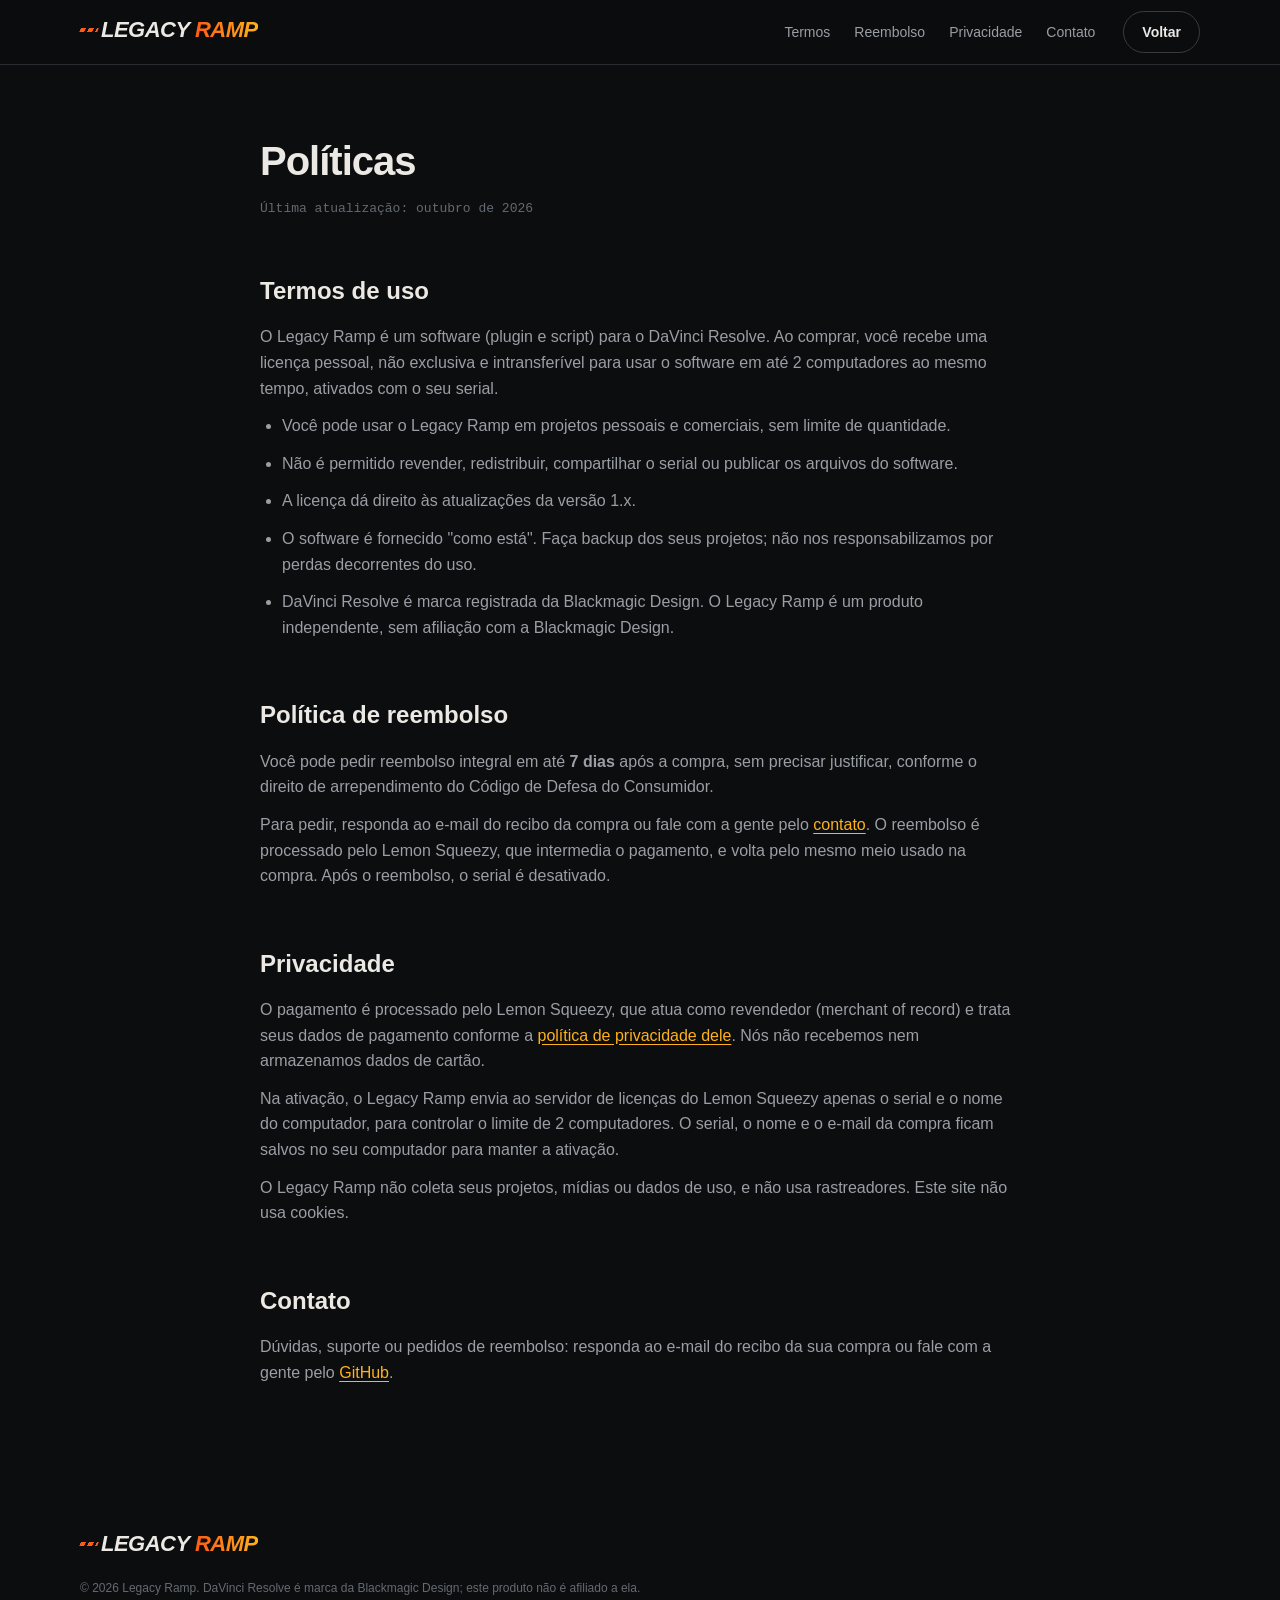
==== politicas.html @ 6aaabbdf "Landing page do Legacy Ramp Co-Authored-By: Claude Opus 5.5 <noreply@anthropic.com>" ====
<!doctype html>
<html lang="pt-BR">
<head>
<meta charset="utf-8">
<meta name="viewport" content="width=device-width, initial-scale=1">
<title>Políticas — Legacy Ramp</title>
<meta name="description" content="Termos de uso, política de reembolso, privacidade e contato do Legacy Ramp.">
<link rel="icon" href="data:image/svg+xml,%3Csvg xmlns='http://www.w3.org/2000/svg' viewBox='0 0 32 32'%3E%3Crect width='32' height='32' rx='7' fill='%230c0d0f'/%3E%3Cpath d='M5 24c8 0 7-16 13-16s5 9 9 9' fill='none' stroke='%23ff5b14' stroke-width='3.5' stroke-linecap='round'/%3E%3C/svg%3E">
<link rel="stylesheet" href="style.css">
</head>
<body>
<header class="top">
  <div class="wrap bar">
    <a class="mark" href="index.html"><b><i></i>LEGACY <u>RAMP</u></b></a>
    <nav>
      <a href="#termos">Termos</a>
      <a href="#reembolso">Reembolso</a>
      <a href="#privacidade">Privacidade</a>
      <a href="#contato">Contato</a>
    </nav>
    <a class="btn sm ghost" href="index.html">Voltar</a>
  </div>
</header>

<main class="doc">
  <div class="wrap narrow">
    <h1>Políticas</h1>
    <p class="upd">Última atualização: outubro de 2026</p>

    <h2 id="termos">Termos de uso</h2>
    <p>O Legacy Ramp é um software (plugin e script) para o DaVinci Resolve. Ao comprar, você recebe uma licença pessoal, não exclusiva e intransferível para usar o software em até 2 computadores ao mesmo tempo, ativados com o seu serial.</p>
    <ul>
      <li>Você pode usar o Legacy Ramp em projetos pessoais e comerciais, sem limite de quantidade.</li>
      <li>Não é permitido revender, redistribuir, compartilhar o serial ou publicar os arquivos do software.</li>
      <li>A licença dá direito às atualizações da versão 1.x.</li>
      <li>O software é fornecido "como está". Faça backup dos seus projetos; não nos responsabilizamos por perdas decorrentes do uso.</li>
      <li>DaVinci Resolve é marca registrada da Blackmagic Design. O Legacy Ramp é um produto independente, sem afiliação com a Blackmagic Design.</li>
    </ul>

    <h2 id="reembolso">Política de reembolso</h2>
    <p>Você pode pedir reembolso integral em até <b>7 dias</b> após a compra, sem precisar justificar, conforme o direito de arrependimento do Código de Defesa do Consumidor.</p>
    <p>Para pedir, responda ao e-mail do recibo da compra ou fale com a gente pelo <a href="#contato">contato</a>. O reembolso é processado pelo Lemon Squeezy, que intermedia o pagamento, e volta pelo mesmo meio usado na compra. Após o reembolso, o serial é desativado.</p>

    <h2 id="privacidade">Privacidade</h2>
    <p>O pagamento é processado pelo Lemon Squeezy, que atua como revendedor (merchant of record) e trata seus dados de pagamento conforme a <a href="https://www.lemonsqueezy.com/privacy" rel="noopener">política de privacidade dele</a>. Nós não recebemos nem armazenamos dados de cartão.</p>
    <p>Na ativação, o Legacy Ramp envia ao servidor de licenças do Lemon Squeezy apenas o serial e o nome do computador, para controlar o limite de 2 computadores. O serial, o nome e o e-mail da compra ficam salvos no seu computador para manter a ativação.</p>
    <p>O Legacy Ramp não coleta seus projetos, mídias ou dados de uso, e não usa rastreadores. Este site não usa cookies.</p>

    <h2 id="contato">Contato</h2>
    <p>Dúvidas, suporte ou pedidos de reembolso: responda ao e-mail do recibo da sua compra ou fale com a gente pelo <a href="https://github.com/renatoreissc" rel="noopener">GitHub</a>.</p>
  </div>
</main>

<footer class="foot">
  <div class="wrap row">
    <a class="mark" href="index.html"><b><i></i>LEGACY <u>RAMP</u></b></a>
    <small>© 2026 Legacy Ramp. DaVinci Resolve é marca da Blackmagic Design; este produto não é afiliado a ela.</small>
  </div>
</footer>
</body>
</html>
---- style.css ----
:root{
  --bg:#0c0d0f; --panel:#15171a; --panel2:#1c1f23; --line:#2a2e34; --line2:#363b42;
  --text:#ece9e4; --dim:#9a9ea5; --faint:#646a72;
  --hot:#ff5b14; --hot2:#ffb21a;
  --mono:ui-monospace,"SF Mono",Menlo,Consolas,monospace;
  --sans:-apple-system,BlinkMacSystemFont,"Segoe UI",Inter,Roboto,sans-serif;
}
*{box-sizing:border-box;margin:0;padding:0}
html{scroll-behavior:smooth;scroll-padding-top:72px}
body{background:var(--bg);color:var(--text);font:16px/1.6 var(--sans);-webkit-font-smoothing:antialiased}
a{color:inherit;text-decoration:none}
img{display:block;max-width:100%;height:auto}
.wrap{width:min(1120px,100% - 32px);margin:0 auto}
.narrow{width:min(760px,100% - 32px)}

/* brand */
.mark b{font:900 italic 22px/1 var(--sans);letter-spacing:-.5px;white-space:nowrap}
.mark b u{text-decoration:none;background:linear-gradient(90deg,var(--hot),var(--hot2));-webkit-background-clip:text;background-clip:text;color:transparent}
.mark b i{display:inline-block;width:18px;height:4px;margin:0 3px 5px 0;background:repeating-linear-gradient(90deg,var(--hot) 0 5px,transparent 5px 8px);transform:skewX(-20deg)}

/* header */
.top{position:sticky;top:0;z-index:10;background:rgba(12,13,15,.82);backdrop-filter:blur(10px);border-bottom:1px solid var(--line)}
.bar{display:flex;align-items:center;gap:28px;height:64px}
.bar nav{display:flex;gap:24px;margin-left:auto;font-size:14px;color:var(--dim)}
.bar nav a:hover{color:var(--text)}

/* buttons */
.btn{display:inline-flex;align-items:center;justify-content:center;gap:8px;padding:14px 26px;border-radius:999px;font-weight:800;color:#170800;background:linear-gradient(90deg,var(--hot),var(--hot2));box-shadow:0 10px 30px rgba(255,91,20,.25);transition:filter .15s,transform .15s}
.btn:hover{filter:brightness(1.08);transform:translateY(-1px)}
.btn.sm{padding:9px 18px;font-size:14px;box-shadow:none}
.btn.ghost{background:none;color:var(--text);border:1px solid var(--line2);box-shadow:none}
.btn.ghost:hover{border-color:var(--faint)}
.btn.wide{width:100%}
.btn.disabled{background:var(--panel2);color:var(--dim);box-shadow:none;cursor:default;border:1px solid var(--line2)}
.btn.disabled:hover{filter:none;transform:none}

/* hero */
.hero{padding:88px 0 40px;text-align:center;background:radial-gradient(900px 420px at 50% -60px,rgba(255,91,20,.20),transparent 70%)}
.eyebrow{font:700 12px var(--mono);letter-spacing:3px;text-transform:uppercase;color:var(--hot2)}
.hero h1{margin:18px auto 0;font-size:clamp(38px,6.4vw,72px);line-height:1.04;letter-spacing:-2px;font-weight:900}
.hero h1 span{background:linear-gradient(90deg,var(--hot),var(--hot2));-webkit-background-clip:text;background-clip:text;color:transparent;font-style:italic}
.lead{max-width:680px;margin:22px auto 0;color:var(--dim);font-size:18px}
.cta{display:flex;gap:12px;justify-content:center;flex-wrap:wrap;margin-top:32px}
.shot{border-radius:14px;overflow:hidden;border:1px solid var(--line2);background:var(--panel)}
.hero-shot{margin-top:56px;box-shadow:0 40px 120px rgba(0,0,0,.6),0 0 0 1px rgba(255,91,20,.10),0 0 80px rgba(255,91,20,.10)}

/* strip */
.strip{border-block:1px solid var(--line);background:#0f1113}
.strip .row{display:grid;grid-template-columns:repeat(4,1fr);text-align:center}
.strip .row div{padding:26px 8px}
.strip .row div+div{border-left:1px solid var(--line)}
.strip b{display:block;font:800 28px var(--mono);color:var(--text)}
.strip span{font-size:13px;color:var(--dim)}

/* sections */
.sec{padding:96px 0}
.sec.alt{background:#0f1113;border-block:1px solid var(--line)}
.sec h2{font-size:clamp(28px,3.6vw,42px);letter-spacing:-1px;line-height:1.15;text-align:center;margin-bottom:48px}
.grid{display:grid;grid-template-columns:repeat(3,1fr);gap:16px}
.grid article{background:var(--panel);border:1px solid var(--line);border-radius:14px;padding:26px}
.grid svg{width:30px;height:30px;fill:none;stroke:var(--hot);stroke-width:2;stroke-linecap:round;stroke-linejoin:round}
.grid h3{margin:16px 0 8px;font-size:18px}
.grid p{color:var(--dim);font-size:15px}

.steps{list-style:none;counter-reset:s;display:grid;grid-template-columns:repeat(3,1fr);gap:16px;margin-bottom:48px}
.steps li{counter-increment:s;position:relative;padding:26px 24px 24px;border:1px solid var(--line);border-radius:14px;background:var(--panel)}
.steps li::before{content:"0" counter(s);font:800 14px var(--mono);color:var(--hot);letter-spacing:2px}
.steps b{display:block;margin:10px 0 6px;font-size:19px}
.steps span{color:var(--dim);font-size:15px}
.pair{display:grid;grid-template-columns:1fr 1fr;gap:16px}
.pair figcaption{padding:12px 16px;font-size:14px;color:var(--dim);border-top:1px solid var(--line)}

/* price */
.price{max-width:440px;margin:0 auto;padding:34px 30px 26px;border-radius:18px;background:linear-gradient(180deg,var(--panel2),var(--panel));border:1px solid var(--line2);box-shadow:0 0 0 1px rgba(255,91,20,.12),0 30px 80px rgba(0,0,0,.45);text-align:center}
.tag{display:inline-block;padding:4px 12px;border-radius:999px;font:700 11px var(--mono);letter-spacing:2px;text-transform:uppercase;color:var(--hot2);border:1px solid rgba(255,178,26,.35)}
.amount{margin:16px 0 4px;font-size:30px;font-weight:900;letter-spacing:-.5px}
.price ul{list-style:none;text-align:left;margin:22px 0 26px;display:grid;gap:10px}
.price li{position:relative;padding-left:28px;color:var(--dim);font-size:15px}
.price li::before{content:"";position:absolute;left:0;top:7px;width:14px;height:8px;border-left:2.5px solid var(--hot);border-bottom:2.5px solid var(--hot);transform:rotate(-45deg)}
.price small{display:block;margin-top:14px;color:var(--faint);font-size:13px}
.price small a{color:var(--hot2)}

/* faq */
details{border:1px solid var(--line);border-radius:12px;background:var(--panel);margin-bottom:10px}
summary{cursor:pointer;list-style:none;padding:18px 22px;font-weight:700;display:flex;justify-content:space-between;gap:16px}
summary::-webkit-details-marker{display:none}
summary::after{content:"+";color:var(--hot);font:700 20px/1 var(--mono)}
details[open] summary::after{content:"–"}
details p{padding:0 22px 20px;color:var(--dim);font-size:15px}

/* footer */
.foot{padding:40px 0 48px}
.foot .row{display:flex;align-items:center;flex-wrap:wrap;gap:20px 28px}
.foot nav{display:flex;gap:20px;flex-wrap:wrap;font-size:14px;color:var(--dim)}
.foot nav a:hover{color:var(--text)}
.foot small{flex-basis:100%;color:var(--faint);font-size:12px}

/* policies page */
.doc{padding:64px 0 96px}
.doc h1{font-size:40px;letter-spacing:-1px;margin-bottom:8px}
.doc .upd{color:var(--faint);font:13px var(--mono);margin-bottom:40px}
.doc h2{font-size:24px;margin:48px 0 14px;padding-top:8px;text-align:left}
.doc p,.doc li{color:var(--dim);font-size:16px;margin-bottom:12px}
.doc ul{padding-left:22px}
.doc a{color:var(--hot2);text-decoration:underline;text-underline-offset:3px}

@media (max-width:860px){
  .bar nav{display:none}
  .bar .btn{margin-left:auto}
  .grid,.steps,.pair{grid-template-columns:1fr}
  .strip .row{grid-template-columns:1fr 1fr}
  .strip .row div:nth-child(3){border-left:0}
  .strip .row div:nth-child(n+3){border-top:1px solid var(--line)}
  .sec{padding:72px 0}
  .hero{padding-top:64px}
}
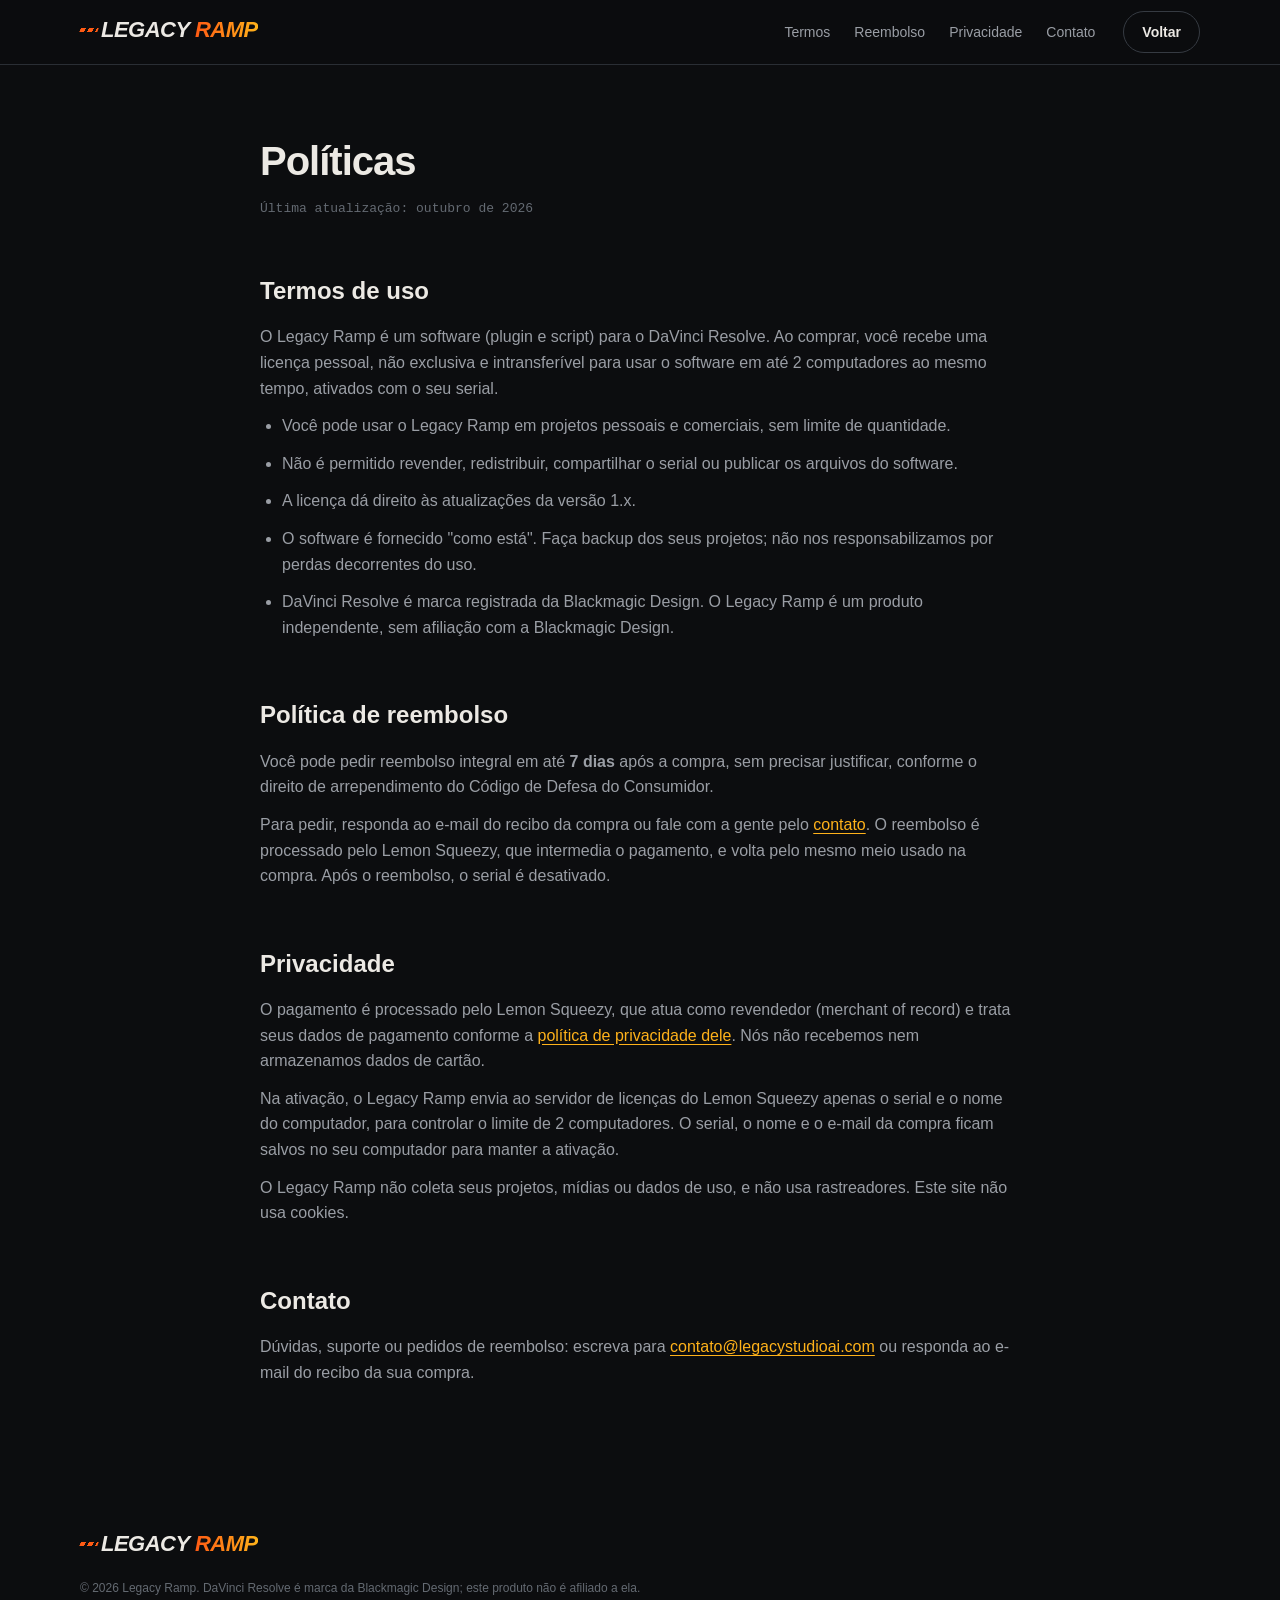
==== commit 9b398bfb: "Contato e dominio ramp.legacystudioai.com Co-Authored-By: Claude Opus 5.5 <noreply@anthropic.com>" ====
--- a/politicas.html
+++ b/politicas.html
@@ -47,7 +47,7 @@
     <p>O Legacy Ramp não coleta seus projetos, mídias ou dados de uso, e não usa rastreadores. Este site não usa cookies.</p>
 
     <h2 id="contato">Contato</h2>
-    <p>Dúvidas, suporte ou pedidos de reembolso: responda ao e-mail do recibo da sua compra ou fale com a gente pelo <a href="https://github.com/renatoreissc" rel="noopener">GitHub</a>.</p>
+    <p>Dúvidas, suporte ou pedidos de reembolso: escreva para <a href="mailto:contato@legacystudioai.com">contato@legacystudioai.com</a> ou responda ao e-mail do recibo da sua compra.</p>
   </div>
 </main>
 
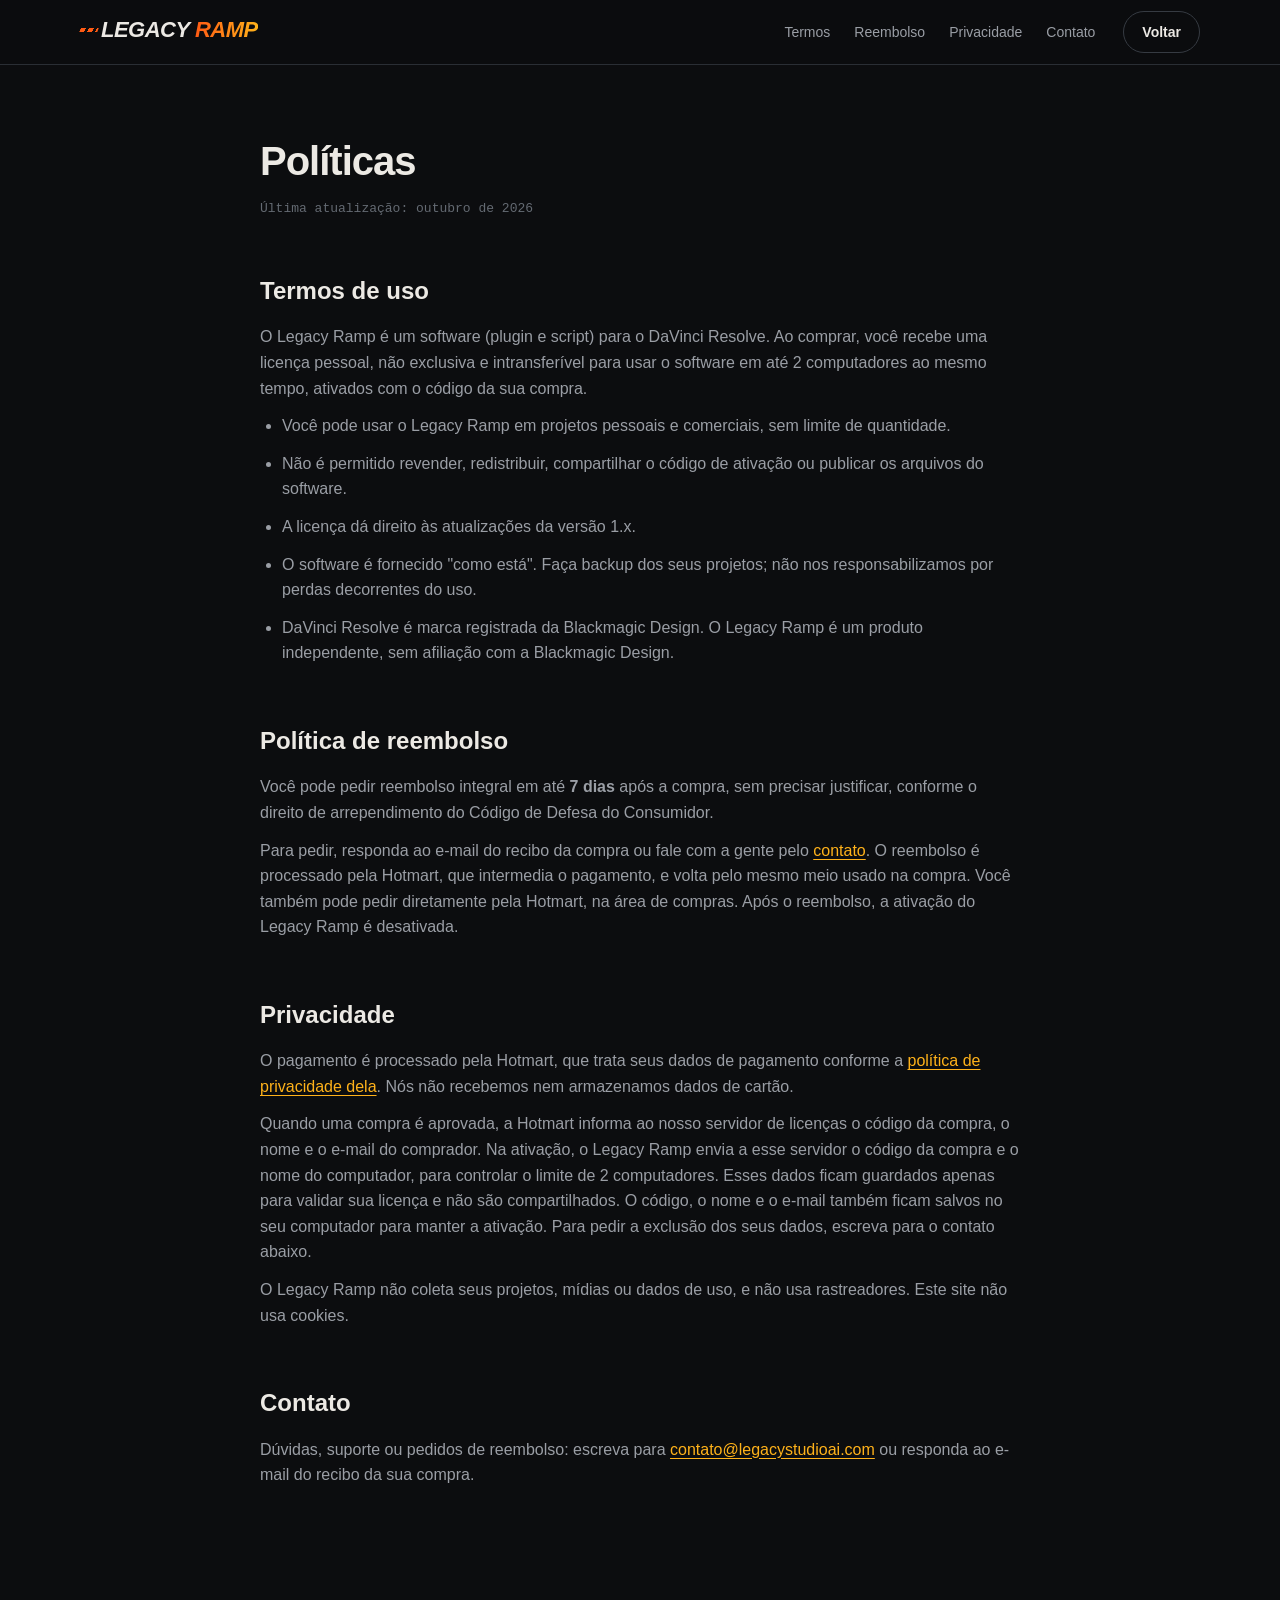
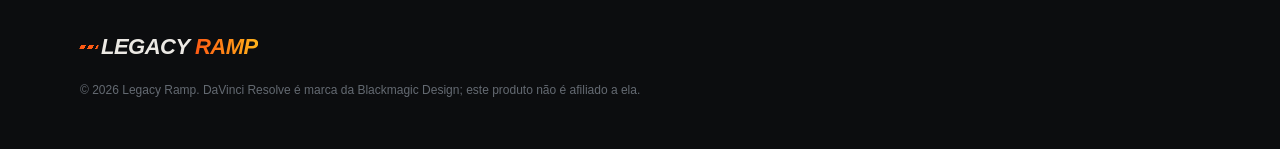
==== commit 407809d7: "Venda pela Hotmart: textos, politicas e privacidade Co-Authored-By: Claude Opus 5.5 <noreply@anthrop" ====
--- a/politicas.html
+++ b/politicas.html
@@ -28,10 +28,10 @@
     <p class="upd">Última atualização: outubro de 2026</p>
 
     <h2 id="termos">Termos de uso</h2>
-    <p>O Legacy Ramp é um software (plugin e script) para o DaVinci Resolve. Ao comprar, você recebe uma licença pessoal, não exclusiva e intransferível para usar o software em até 2 computadores ao mesmo tempo, ativados com o seu serial.</p>
+    <p>O Legacy Ramp é um software (plugin e script) para o DaVinci Resolve. Ao comprar, você recebe uma licença pessoal, não exclusiva e intransferível para usar o software em até 2 computadores ao mesmo tempo, ativados com o código da sua compra.</p>
     <ul>
       <li>Você pode usar o Legacy Ramp em projetos pessoais e comerciais, sem limite de quantidade.</li>
-      <li>Não é permitido revender, redistribuir, compartilhar o serial ou publicar os arquivos do software.</li>
+      <li>Não é permitido revender, redistribuir, compartilhar o código de ativação ou publicar os arquivos do software.</li>
       <li>A licença dá direito às atualizações da versão 1.x.</li>
       <li>O software é fornecido "como está". Faça backup dos seus projetos; não nos responsabilizamos por perdas decorrentes do uso.</li>
       <li>DaVinci Resolve é marca registrada da Blackmagic Design. O Legacy Ramp é um produto independente, sem afiliação com a Blackmagic Design.</li>
@@ -39,11 +39,11 @@
 
     <h2 id="reembolso">Política de reembolso</h2>
     <p>Você pode pedir reembolso integral em até <b>7 dias</b> após a compra, sem precisar justificar, conforme o direito de arrependimento do Código de Defesa do Consumidor.</p>
-    <p>Para pedir, responda ao e-mail do recibo da compra ou fale com a gente pelo <a href="#contato">contato</a>. O reembolso é processado pelo Lemon Squeezy, que intermedia o pagamento, e volta pelo mesmo meio usado na compra. Após o reembolso, o serial é desativado.</p>
+    <p>Para pedir, responda ao e-mail do recibo da compra ou fale com a gente pelo <a href="#contato">contato</a>. O reembolso é processado pela Hotmart, que intermedia o pagamento, e volta pelo mesmo meio usado na compra. Você também pode pedir diretamente pela Hotmart, na área de compras. Após o reembolso, a ativação do Legacy Ramp é desativada.</p>
 
     <h2 id="privacidade">Privacidade</h2>
-    <p>O pagamento é processado pelo Lemon Squeezy, que atua como revendedor (merchant of record) e trata seus dados de pagamento conforme a <a href="https://www.lemonsqueezy.com/privacy" rel="noopener">política de privacidade dele</a>. Nós não recebemos nem armazenamos dados de cartão.</p>
-    <p>Na ativação, o Legacy Ramp envia ao servidor de licenças do Lemon Squeezy apenas o serial e o nome do computador, para controlar o limite de 2 computadores. O serial, o nome e o e-mail da compra ficam salvos no seu computador para manter a ativação.</p>
+    <p>O pagamento é processado pela Hotmart, que trata seus dados de pagamento conforme a <a href="https://hotmart.com/pt-br/legal/privacidade" rel="noopener">política de privacidade dela</a>. Nós não recebemos nem armazenamos dados de cartão.</p>
+    <p>Quando uma compra é aprovada, a Hotmart informa ao nosso servidor de licenças o código da compra, o nome e o e-mail do comprador. Na ativação, o Legacy Ramp envia a esse servidor o código da compra e o nome do computador, para controlar o limite de 2 computadores. Esses dados ficam guardados apenas para validar sua licença e não são compartilhados. O código, o nome e o e-mail também ficam salvos no seu computador para manter a ativação. Para pedir a exclusão dos seus dados, escreva para o contato abaixo.</p>
     <p>O Legacy Ramp não coleta seus projetos, mídias ou dados de uso, e não usa rastreadores. Este site não usa cookies.</p>
 
     <h2 id="contato">Contato</h2>
